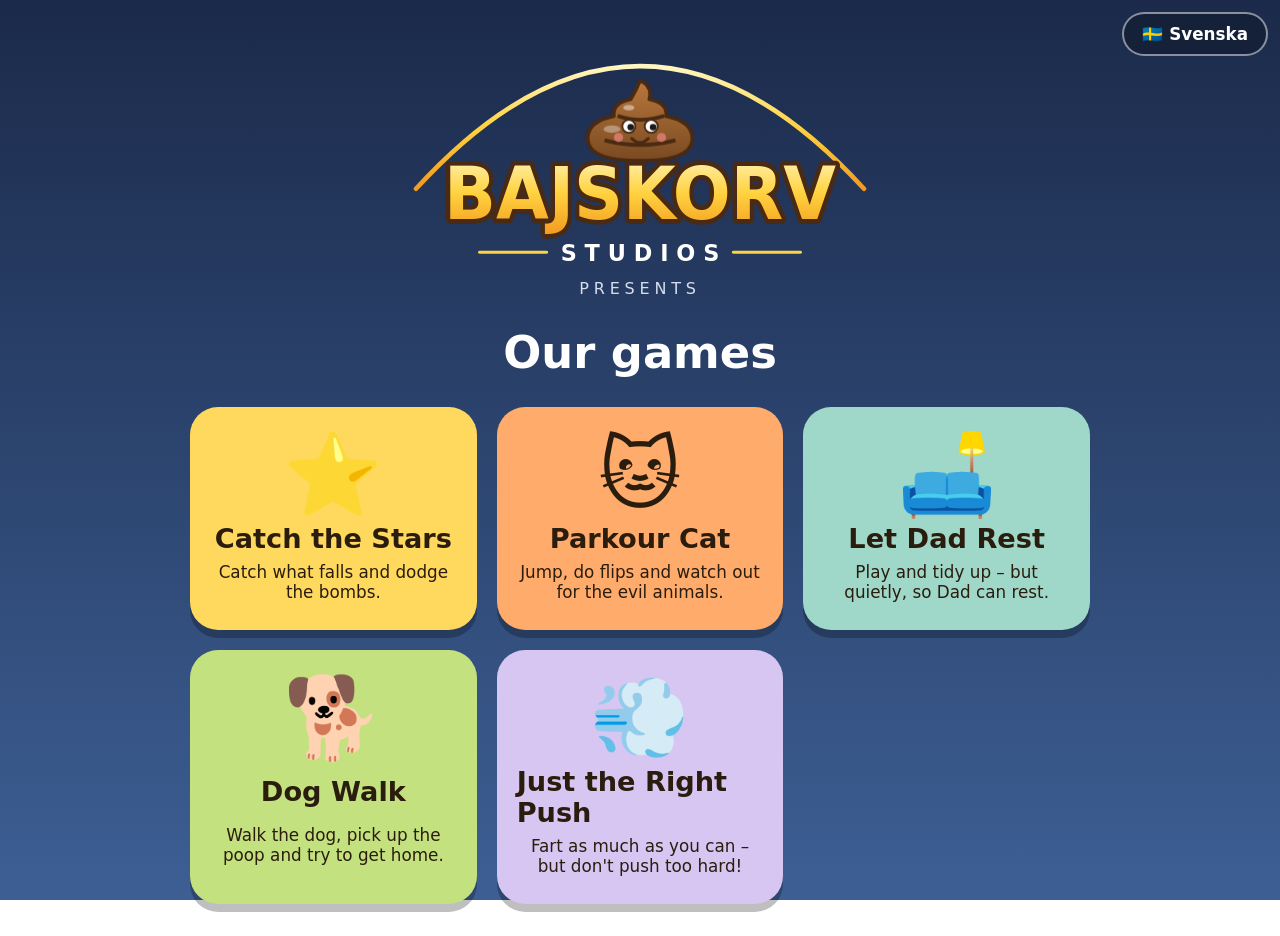
==== index.html @ 184cb559 "Move the language button to the top right and add a poop favicon The language switch now sits in the" ====
<!doctype html>
<html lang="sv">
<head>
  <meta charset="utf-8">
  <meta name="viewport" content="width=device-width, initial-scale=1, viewport-fit=cover">
  <meta name="apple-mobile-web-app-capable" content="yes">
  <meta name="mobile-web-app-capable" content="yes">
  <meta name="apple-mobile-web-app-status-bar-style" content="black-translucent">
  <meta name="apple-mobile-web-app-title" content="Bajskorv Studios">
  <meta name="theme-color" content="#1b2a4a">
  <title data-en="Bajskorv Studios – Our Games">Bajskorv Studios – Våra spel</title>
  <link rel="icon" href="favicon.svg" type="image/svg+xml">
  <link rel="icon" href="favicon.png" sizes="64x64" type="image/png">
  <link rel="apple-touch-icon" href="apple-touch-icon.png">
  <style>
    /* Menyn: en rubrik och ett stort kort per spel. Lägg till fler kort längre ner. */
    :root {
      --himmel: #1b2a4a;
      --himmel-nere: #3d5f94;
      --text: #ffffff;
      --text-svag: #d5def0;
      --typsnitt: ui-rounded, "SF Pro Rounded", system-ui, -apple-system, "Segoe UI", sans-serif;
    }

    html {
      min-height: 100%;
      background: linear-gradient(var(--himmel), var(--himmel-nere)) fixed;
      color: var(--text);
      font-family: var(--typsnitt);
      -webkit-tap-highlight-color: transparent;
    }

    body {
      margin: 0;
      padding-block: calc(env(safe-area-inset-top, 0px) + 32px) calc(env(safe-area-inset-bottom, 0px) + 32px);
      padding-inline: max(20px, env(safe-area-inset-left, 0px)) max(20px, env(safe-area-inset-right, 0px));
    }

    main {
      max-width: 900px;
      margin: 0 auto;
      display: grid;
      gap: 28px;
    }

    h1 {
      margin: 0;
      font-size: clamp(1.8rem, 5.5vw, 2.8rem);
      text-align: center;
      text-wrap: balance;
    }

    /* Loggan: Bajskorv Studios */
    .logga {
      display: grid;
      justify-items: center;
      gap: 4px;
    }

    .logga svg {
      width: min(560px, 100%);
      height: auto;
      overflow: visible;
    }

    .logga-text {
      font-family: var(--typsnitt);
      font-weight: 900;
      stroke-linejoin: round;
    }

    .presenterar {
      margin: 0;
      font-size: 1rem;
      letter-spacing: 0.3em;
      text-transform: uppercase;
      color: var(--text-svag);
    }

    /* Bågen ritas fram, sedan hoppar bajskorven in och landar på bokstäverna */
    /* 600 är lite längre än bågen, så att den är helt dold innan den ritas fram */
    .bage {
      stroke-dasharray: 600;
      stroke-dashoffset: 600;
      animation: rita-bage 1.4s ease-in-out 0.2s forwards;
    }

    .glitter {
      opacity: 0;
      transform-box: fill-box;
      transform-origin: center;
      animation: glittra 2.4s ease-in-out 1.5s infinite;
    }

    .korv {
      transform-box: fill-box;
      transform-origin: 50% 100%;
      animation: hoppa-in 1.3s ease-out both, vicka 3s ease-in-out 1.5s infinite;
    }

    .ogon {
      transform-box: fill-box;
      transform-origin: center;
      animation: blinka 4s 2s infinite;
    }

    @keyframes rita-bage {
      to { stroke-dashoffset: 0; }
    }

    @keyframes glittra {
      0%, 100% { opacity: 0; transform: scale(0.4) rotate(0deg); }
      40% { opacity: 1; transform: scale(1) rotate(45deg); }
      70% { opacity: 0; transform: scale(0.4) rotate(90deg); }
    }

    @keyframes hoppa-in {
      0% { transform: translate(-260px, -40px) scale(1, 1); }
      30% { transform: translate(-130px, -120px) scale(0.95, 1.05); }
      55% { transform: translate(0, 0) scale(1.2, 0.75); }
      70% { transform: translate(0, -36px) scale(0.92, 1.1); }
      85% { transform: translate(0, 0) scale(1.1, 0.88); }
      100% { transform: translate(0, 0) scale(1, 1); }
    }

    @keyframes vicka {
      0%, 100% { transform: rotate(0deg); }
      25% { transform: rotate(-4deg); }
      75% { transform: rotate(4deg); }
    }

    @keyframes blinka {
      0%, 92%, 100% { transform: scaleY(1); }
      96% { transform: scaleY(0.1); }
    }

    .spel {
      display: grid;
      grid-template-columns: repeat(auto-fit, minmax(260px, 1fr));
      gap: 20px;
    }

    .kort {
      display: grid;
      justify-items: center;
      gap: 8px;
      padding: 28px 20px;
      border-radius: 28px;
      color: #2b1d0e;
      text-decoration: none;
      box-shadow: 0 8px 0 rgba(0, 0, 0, 0.25);
      transition: transform 0.1s;
      touch-action: manipulation;
    }

    .kort:active {
      transform: translateY(4px);
      box-shadow: 0 4px 0 rgba(0, 0, 0, 0.25);
    }

    .kort:focus-visible {
      outline: 4px solid #ffffff;
      outline-offset: 4px;
    }

    .kort-stjarnor { background: #ffd95e; }
    .kort-parkour { background: #ffab6b; }
    .kort-pappa { background: #9fd8c9; }
    .kort-hund { background: #c4e17f; }
    .kort-fis { background: #d7c6f2; }

    .ikon {
      font-size: 5rem;
      line-height: 1;
    }

    .namn {
      font-size: 1.7rem;
      font-weight: 800;
    }

    .beskrivning {
      font-size: 1.05rem;
      text-align: center;
      max-width: 30ch;
    }

    /* Knappen för att byta språk, uppe till höger */
    .sprakknapp {
      position: absolute;
      top: calc(env(safe-area-inset-top, 0px) + 12px);
      right: max(12px, env(safe-area-inset-right, 0px));
      padding: 10px 18px;
      border: 2px solid rgba(255, 255, 255, 0.5);
      border-radius: 999px;
      font: inherit;
      font-size: 1.05rem;
      font-weight: 700;
      color: var(--text);
      background: rgba(0, 0, 0, 0.25);
      cursor: pointer;
      touch-action: manipulation;
    }

    .sprakknapp:focus-visible {
      outline: 4px solid #ffffff;
      outline-offset: 4px;
    }

    /* På smala skärmar flyttas loggan ner lite, så att språkknappen inte hamnar ovanpå den */
    @media (max-width: 560px) {
      body {
        padding-block-start: calc(env(safe-area-inset-top, 0px) + 64px);
      }
    }

    @media (prefers-reduced-motion: reduce) {
      .kort { transition: none; }
      .bage { animation: none; stroke-dashoffset: 0; }
      .glitter { animation: none; opacity: 1; }
      .korv, .ogon { animation: none; }
    }
  </style>
</head>
<body>
  <button id="sprakKnapp" class="sprakknapp" type="button"></button>
  <main>
    <header class="logga">
      <svg viewBox="0 0 600 260" role="img" aria-labelledby="loggaNamn">
        <title id="loggaNamn">Bajskorv Studios</title>
        <defs>
          <linearGradient id="guld" x1="0" y1="0" x2="0" y2="1">
            <stop offset="0" stop-color="#fff6c2"/>
            <stop offset="0.5" stop-color="#ffd23f"/>
            <stop offset="1" stop-color="#f29a1f"/>
          </linearGradient>
          <linearGradient id="brun" x1="0" y1="0" x2="0" y2="1">
            <stop offset="0" stop-color="#b9783c"/>
            <stop offset="1" stop-color="#7a4a22"/>
          </linearGradient>
        </defs>

        <!-- Den gyllene bågen över loggan -->
        <path class="bage" d="M 60 168 Q 300 -95 540 168" fill="none" stroke="url(#guld)" stroke-width="5" stroke-linecap="round"/>
        <path class="glitter" d="M 540 150 l 5 13 l 13 5 l -13 5 l -5 13 l -5 -13 l -13 -5 l 13 -5 z" fill="#fff6c2"/>
        <path class="glitter" style="animation-delay: 2.3s" d="M 120 92 l 3 8 l 8 3 l -8 3 l -3 8 l -3 -8 l -8 -3 l 8 -3 z" fill="#fff6c2"/>
        <path class="glitter" style="animation-delay: 2.9s" d="M 470 72 l 3 8 l 8 3 l -8 3 l -3 8 l -3 -8 l -8 -3 l 8 -3 z" fill="#fff6c2"/>

        <!-- Bajskorven -->
        <g class="korv">
          <g stroke="#4a2a12" stroke-width="4" stroke-linejoin="round" fill="url(#brun)">
            <path d="M 300 52 q 14 6 10 20 q 20 4 18 18 q 30 6 28 26 q -2 22 -56 22 q -54 0 -56 -22 q -2 -20 28 -26 q -2 -14 18 -18 q 6 -10 10 -20 z"/>
            <path d="M 276 90 q 24 8 50 0" fill="none"/>
            <path d="M 262 116 q 38 10 76 0" fill="none"/>
          </g>
          <ellipse cx="288" cy="81" rx="6" ry="3" fill="#ffffff" opacity="0.45"/>
          <ellipse cx="270" cy="104" rx="9" ry="4" fill="#ffffff" opacity="0.35"/>
          <g class="ogon">
            <circle cx="288" cy="101" r="7" fill="#ffffff" stroke="#4a2a12" stroke-width="2"/>
            <circle cx="312" cy="101" r="7" fill="#ffffff" stroke="#4a2a12" stroke-width="2"/>
            <circle cx="290" cy="102" r="3.5" fill="#1a1a1a"/>
            <circle cx="314" cy="102" r="3.5" fill="#1a1a1a"/>
          </g>
          <circle cx="277" cy="113" r="5" fill="#ff8f8f" opacity="0.6"/>
          <circle cx="323" cy="113" r="5" fill="#ff8f8f" opacity="0.6"/>
          <path d="M 291 114 q 9 9 18 0" fill="none" stroke="#4a2a12" stroke-width="3" stroke-linecap="round"/>
        </g>

        <!-- Namnet. textLength gör att texten blir lika bred i alla webbläsare och typsnitt. -->
        <!-- Texten ritas två gånger: först en tjock brun kant, sedan guldet ovanpå.
             (Safari ritar inte en kant runt guldtext på samma sätt som andra webbläsare.) -->
        <g class="logga-text" text-anchor="middle" font-size="78">
          <text x="300" y="200" textLength="420" lengthAdjust="spacingAndGlyphs" fill="#4a2a12" stroke="#4a2a12" stroke-width="10" stroke-linejoin="round">BAJSKORV</text>
          <text x="300" y="200" textLength="420" lengthAdjust="spacingAndGlyphs" fill="url(#guld)">BAJSKORV</text>
        </g>
        <line x1="128" y1="236" x2="200" y2="236" stroke="#ffd23f" stroke-width="3" stroke-linecap="round"/>
        <line x1="400" y1="236" x2="472" y2="236" stroke="#ffd23f" stroke-width="3" stroke-linecap="round"/>
        <text class="logga-text" x="300" y="245" text-anchor="middle" font-size="24" textLength="170" lengthAdjust="spacing" fill="#ffffff">STUDIOS</text>
      </svg>
      <p class="presenterar" data-en="presents">presenterar</p>
    </header>
    <h1 data-en="Our games">Våra spel</h1>
    <nav class="spel">
      <a class="kort kort-stjarnor" href="stjarnor/">
        <span class="ikon">⭐</span>
        <span class="namn" data-en="Catch the Stars">Fånga stjärnorna</span>
        <span class="beskrivning" data-en="Catch what falls and dodge the bombs.">Fånga det som faller och undvik bomberna.</span>
      </a>
      <a class="kort kort-parkour" href="parkour/">
        <span class="ikon">🐱</span>
        <span class="namn" data-en="Parkour Cat">Parkourkatten</span>
        <span class="beskrivning" data-en="Jump, do flips and watch out for the evil animals.">Hoppa, gör volter och akta dig för de onda djuren.</span>
      </a>
      <a class="kort kort-pappa" href="pappa/">
        <span class="ikon">🛋️</span>
        <span class="namn" data-en="Let Dad Rest">Låt pappa vila</span>
        <span class="beskrivning" data-en="Play and tidy up – but quietly, so Dad can rest.">Lek och städa – men tyst, så att pappa får vila.</span>
      </a>
      <a class="kort kort-hund" href="hund/">
        <span class="ikon">🐕</span>
        <span class="namn" data-en="Dog Walk">Hundpromenaden</span>
        <span class="beskrivning" data-en="Walk the dog, pick up the poop and try to get home.">Gå ut med hunden, plocka upp bajset och försök ta dig hem.</span>
      </a>
      <a class="kort kort-fis" href="fis/">
        <span class="ikon">💨</span>
        <span class="namn" data-en="Just the Right Push">Lagom tryck</span>
        <span class="beskrivning" data-en="Fart as much as you can – but don't push too hard!">Fisa så mycket du kan – men tryck inte för hårt!</span>
      </a>
    </nav>
  </main>
  <script src="sprak.js"></script>
  <script>
    // Knappen byter till det andra språket
    const sprakKnapp = document.getElementById("sprakKnapp");
    sprakKnapp.textContent = SPRAK === "sv" ? "🇬🇧 English" : "🇸🇪 Svenska";
    sprakKnapp.addEventListener("click", () => bytSprak(SPRAK === "sv" ? "en" : "sv"));
  </script>
</body>
</html>
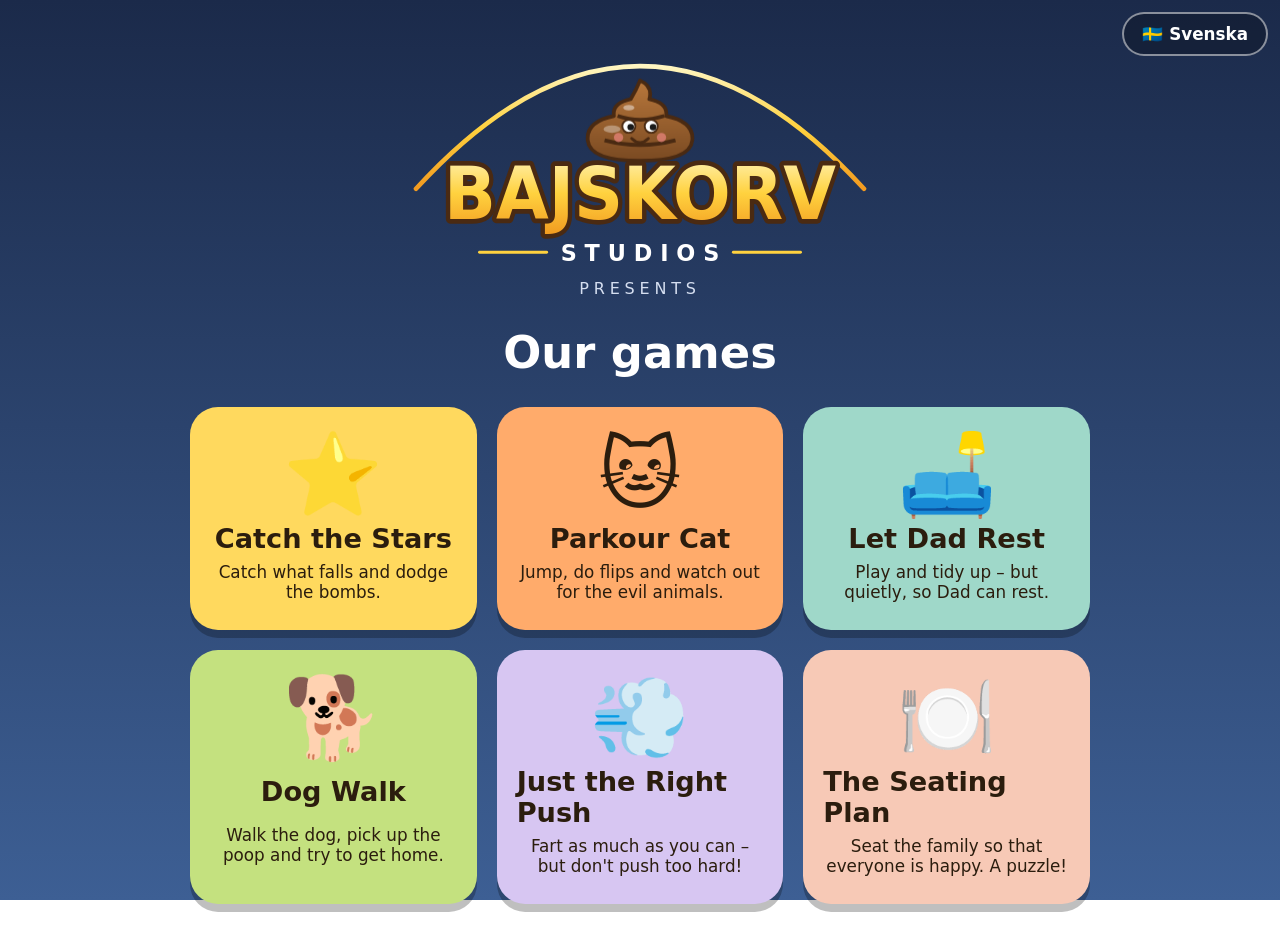
==== commit e59270e6: "Add Bordsplaceringen, a seating puzzle for Grandma's 80th birthday Seat the family around the table " ====
--- a/index.html
+++ b/index.html
@@ -168,6 +168,7 @@
     .kort-pappa { background: #9fd8c9; }
     .kort-hund { background: #c4e17f; }
     .kort-fis { background: #d7c6f2; }
+    .kort-bord { background: #f7c9b6; }
 
     .ikon {
       font-size: 5rem;
@@ -306,6 +307,11 @@
         <span class="namn" data-en="Just the Right Push">Lagom tryck</span>
         <span class="beskrivning" data-en="Fart as much as you can – but don't push too hard!">Fisa så mycket du kan – men tryck inte för hårt!</span>
       </a>
+      <a class="kort kort-bord" href="bord/">
+        <span class="ikon">🍽️</span>
+        <span class="namn" data-en="The Seating Plan">Bordsplaceringen</span>
+        <span class="beskrivning" data-en="Seat the family so that everyone is happy. A puzzle!">Placera släkten så att alla blir nöjda. Ett pussel!</span>
+      </a>
     </nav>
   </main>
   <script src="sprak.js"></script>
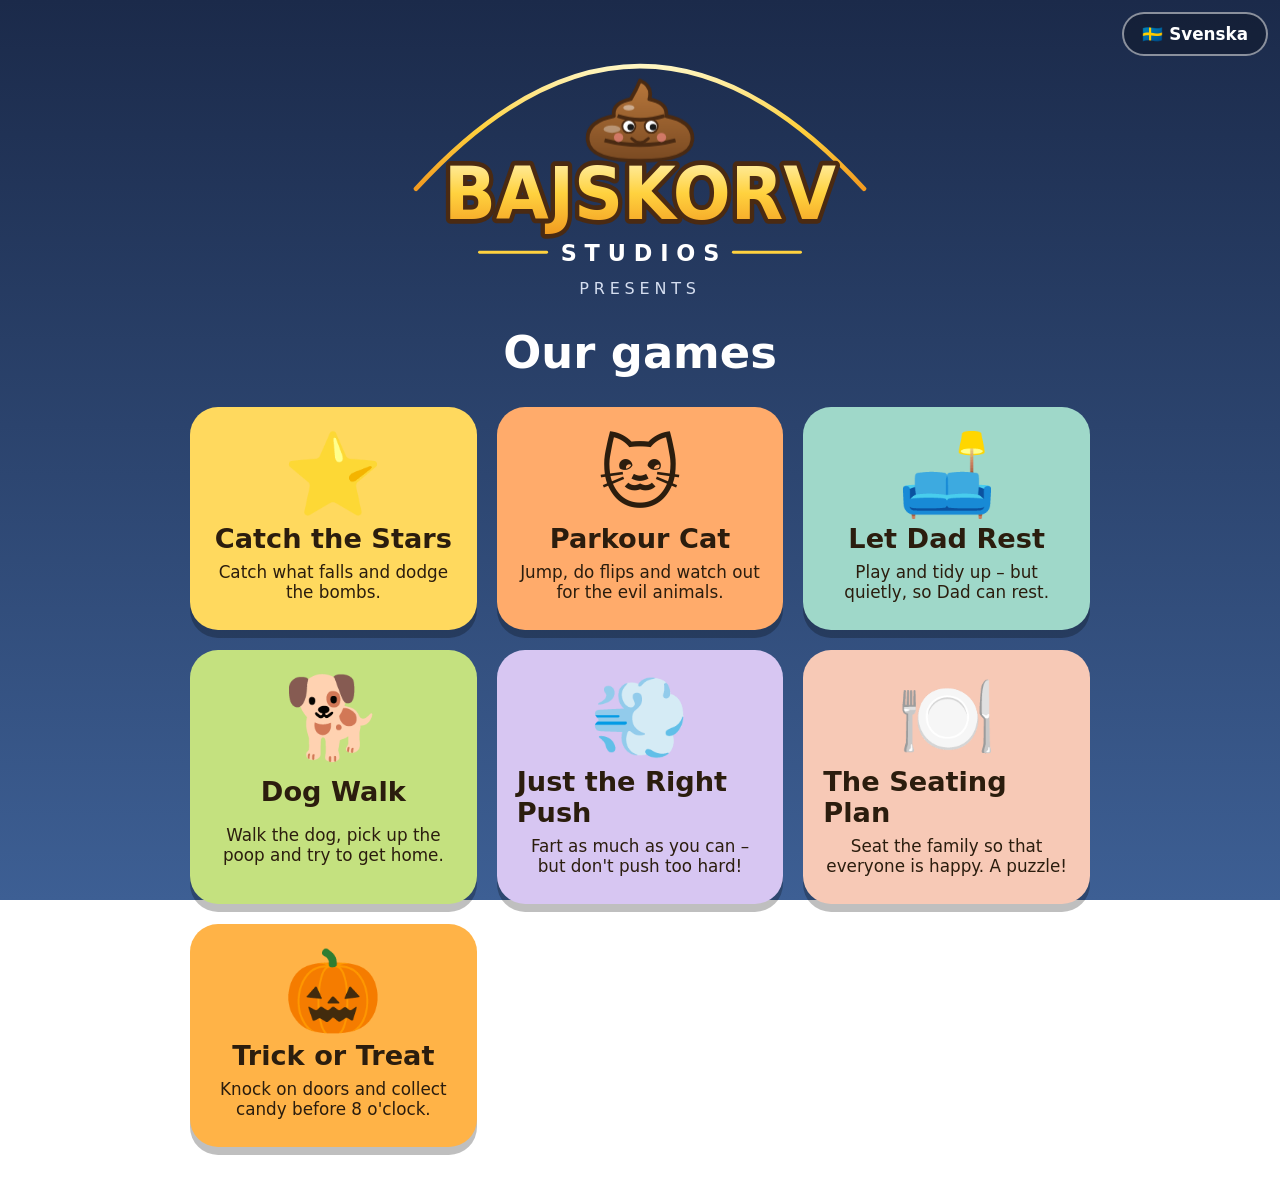
==== commit c73967ec: "Add the Halloween game Bus eller godis Dress up and knock on doors in an open neighbourhood between " ====
--- a/index.html
+++ b/index.html
@@ -169,6 +169,7 @@
     .kort-hund { background: #c4e17f; }
     .kort-fis { background: #d7c6f2; }
     .kort-bord { background: #f7c9b6; }
+    .kort-godis { background: #ffb347; }
 
     .ikon {
       font-size: 5rem;
@@ -312,6 +313,11 @@
         <span class="namn" data-en="The Seating Plan">Bordsplaceringen</span>
         <span class="beskrivning" data-en="Seat the family so that everyone is happy. A puzzle!">Placera släkten så att alla blir nöjda. Ett pussel!</span>
       </a>
+      <a class="kort kort-godis" href="godis/">
+        <span class="ikon">🎃</span>
+        <span class="namn" data-en="Trick or Treat">Bus eller godis</span>
+        <span class="beskrivning" data-en="Knock on doors and collect candy before 8 o'clock.">Ring på hos grannarna och samla godis innan klockan slår 20.</span>
+      </a>
     </nav>
   </main>
   <script src="sprak.js"></script>
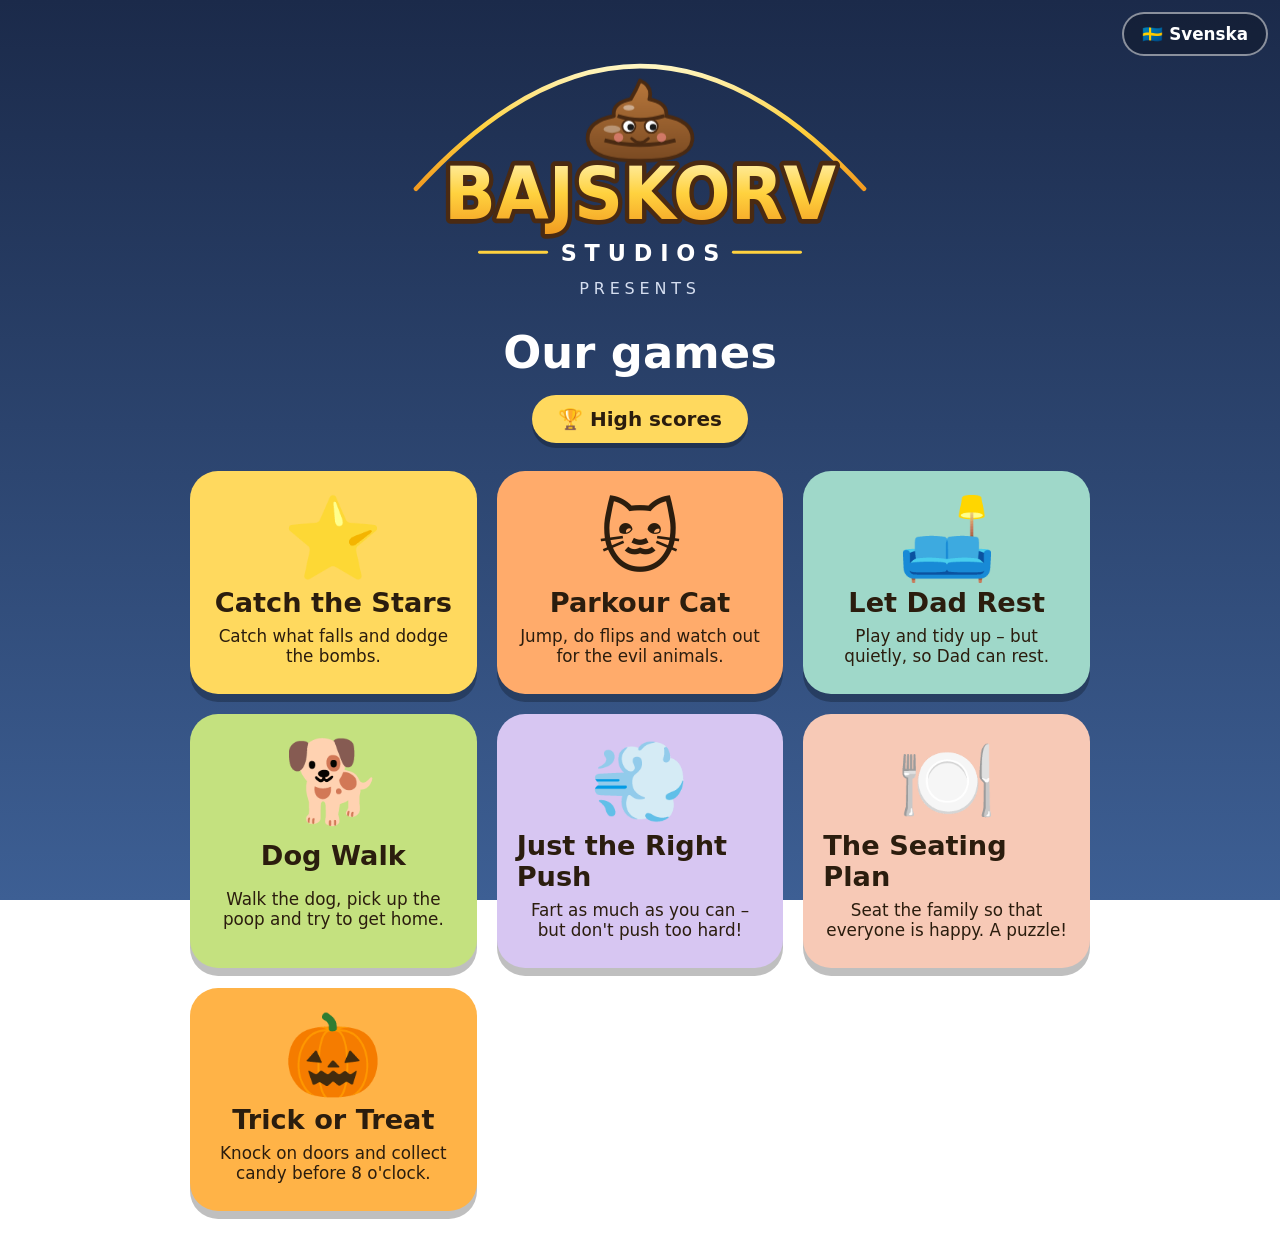
==== commit 92cdc9ab: "Add a high score list with names and make the games work offline Each game with points (all but Bord" ====
--- a/index.html
+++ b/index.html
@@ -12,6 +12,8 @@
   <link rel="icon" href="favicon.svg" type="image/svg+xml">
   <link rel="icon" href="favicon.png" sizes="64x64" type="image/png">
   <link rel="apple-touch-icon" href="apple-touch-icon.png">
+  <!-- Gör att menyn kan installeras som en app och fungerar utan internet (se sw.js) -->
+  <link rel="manifest" href="manifest.webmanifest">
   <style>
     /* Menyn: en rubrik och ett stort kort per spel. Lägg till fler kort längre ner. */
     :root {
@@ -204,6 +206,27 @@
       touch-action: manipulation;
     }
 
+    /* Knappen som visar topplistan, under rubriken */
+    .topplistaknapp {
+      justify-self: center;
+      margin-top: -12px;
+      padding: 12px 26px;
+      border: 0;
+      border-radius: 999px;
+      font: inherit;
+      font-size: 1.25rem;
+      font-weight: 800;
+      color: #2b1d0e;
+      background: #ffd95e;
+      box-shadow: 0 5px 0 rgba(0, 0, 0, 0.25);
+      cursor: pointer;
+      touch-action: manipulation;
+    }
+    .topplistaknapp:active {
+      transform: translateY(3px);
+      box-shadow: 0 2px 0 rgba(0, 0, 0, 0.25);
+    }
+    .topplistaknapp:focus-visible,
     .sprakknapp:focus-visible {
       outline: 4px solid #ffffff;
       outline-offset: 4px;
@@ -218,6 +241,7 @@
 
     @media (prefers-reduced-motion: reduce) {
       .kort { transition: none; }
+      .topplistaknapp:active { transform: none; }
       .bage { animation: none; stroke-dashoffset: 0; }
       .glitter { animation: none; opacity: 1; }
       .korv, .ogon { animation: none; }
@@ -282,6 +306,7 @@
       <p class="presenterar" data-en="presents">presenterar</p>
     </header>
     <h1 data-en="Our games">Våra spel</h1>
+    <button class="topplistaknapp" type="button" data-topplista="" data-en="🏆 High scores">🏆 Topplista</button>
     <nav class="spel">
       <a class="kort kort-stjarnor" href="stjarnor/">
         <span class="ikon">⭐</span>
@@ -321,6 +346,8 @@
     </nav>
   </main>
   <script src="sprak.js"></script>
+  <script src="offline.js"></script>
+  <script src="topplista.js"></script>
   <script>
     // Knappen byter till det andra språket
     const sprakKnapp = document.getElementById("sprakKnapp");
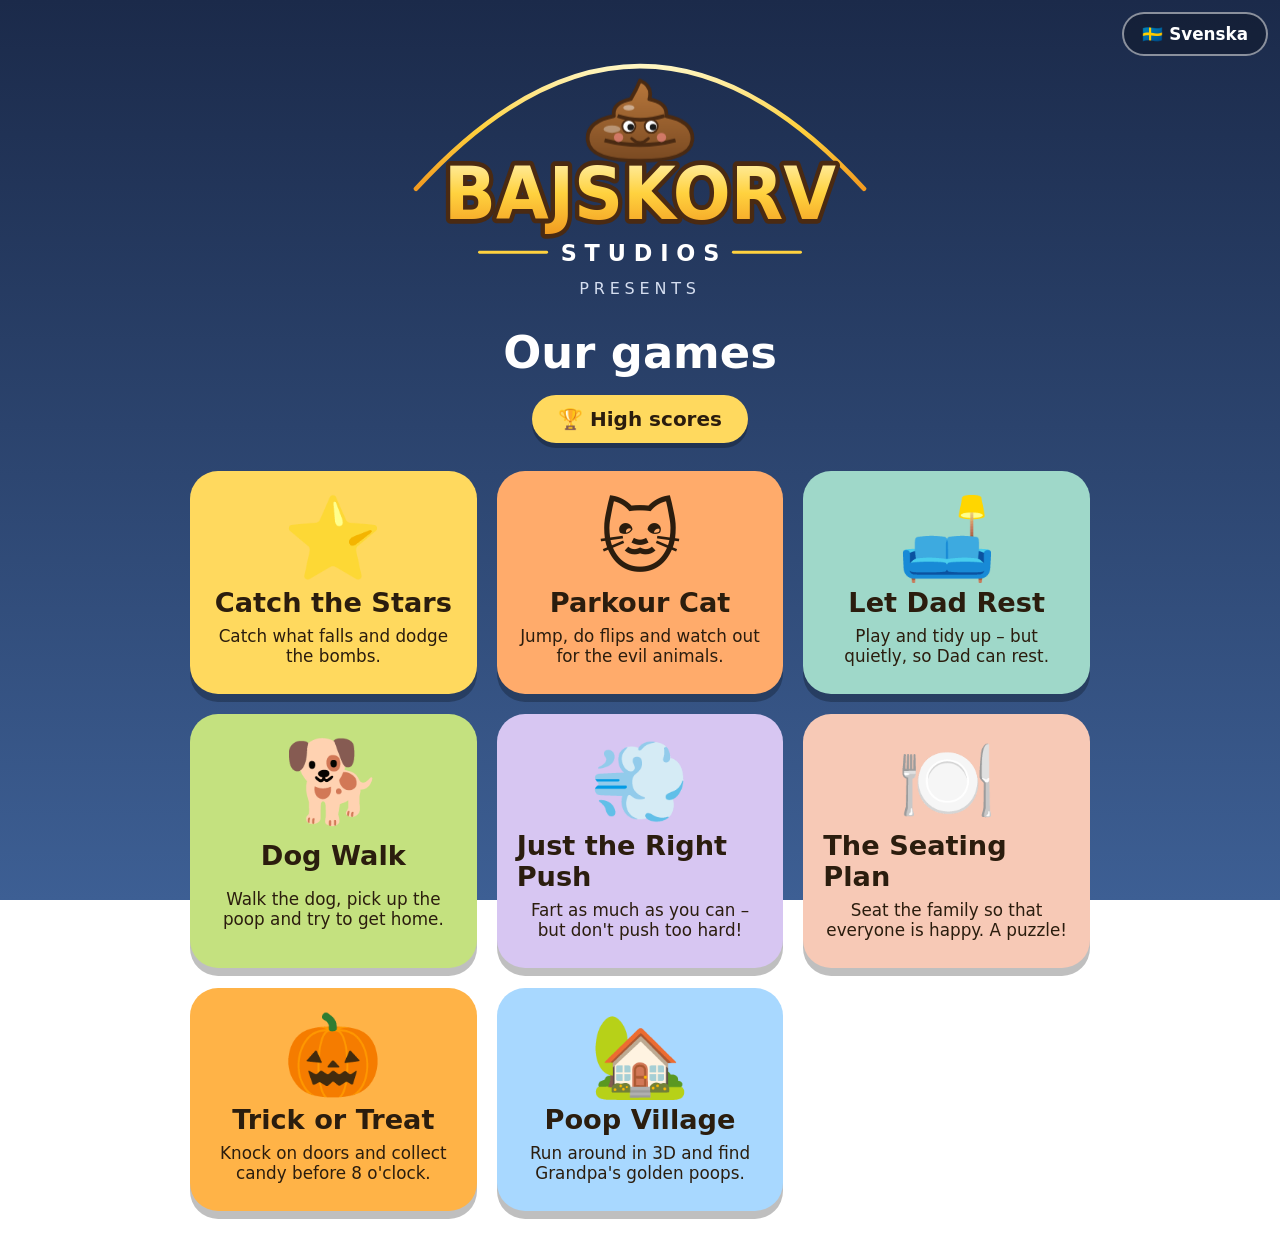
==== commit d3e75600: "Nytt spel: Bajsbyn i 3D Morfar har tappat tio guldbajsar i byn. Spring, hoppa upp på lådor och tak o" ====
--- a/index.html
+++ b/index.html
@@ -172,6 +172,7 @@
     .kort-fis { background: #d7c6f2; }
     .kort-bord { background: #f7c9b6; }
     .kort-godis { background: #ffb347; }
+    .kort-bajsbyn { background: #a8d8ff; }
 
     .ikon {
       font-size: 5rem;
@@ -343,6 +344,11 @@
         <span class="namn" data-en="Trick or Treat">Bus eller godis</span>
         <span class="beskrivning" data-en="Knock on doors and collect candy before 8 o'clock.">Ring på hos grannarna och samla godis innan klockan slår 20.</span>
       </a>
+      <a class="kort kort-bajsbyn" href="bajsbyn/">
+        <span class="ikon">🏡</span>
+        <span class="namn" data-en="Poop Village">Bajsbyn</span>
+        <span class="beskrivning" data-en="Run around in 3D and find Grandpa's golden poops.">Spring runt i 3D och hitta morfars guldbajsar.</span>
+      </a>
     </nav>
   </main>
   <script src="sprak.js"></script>
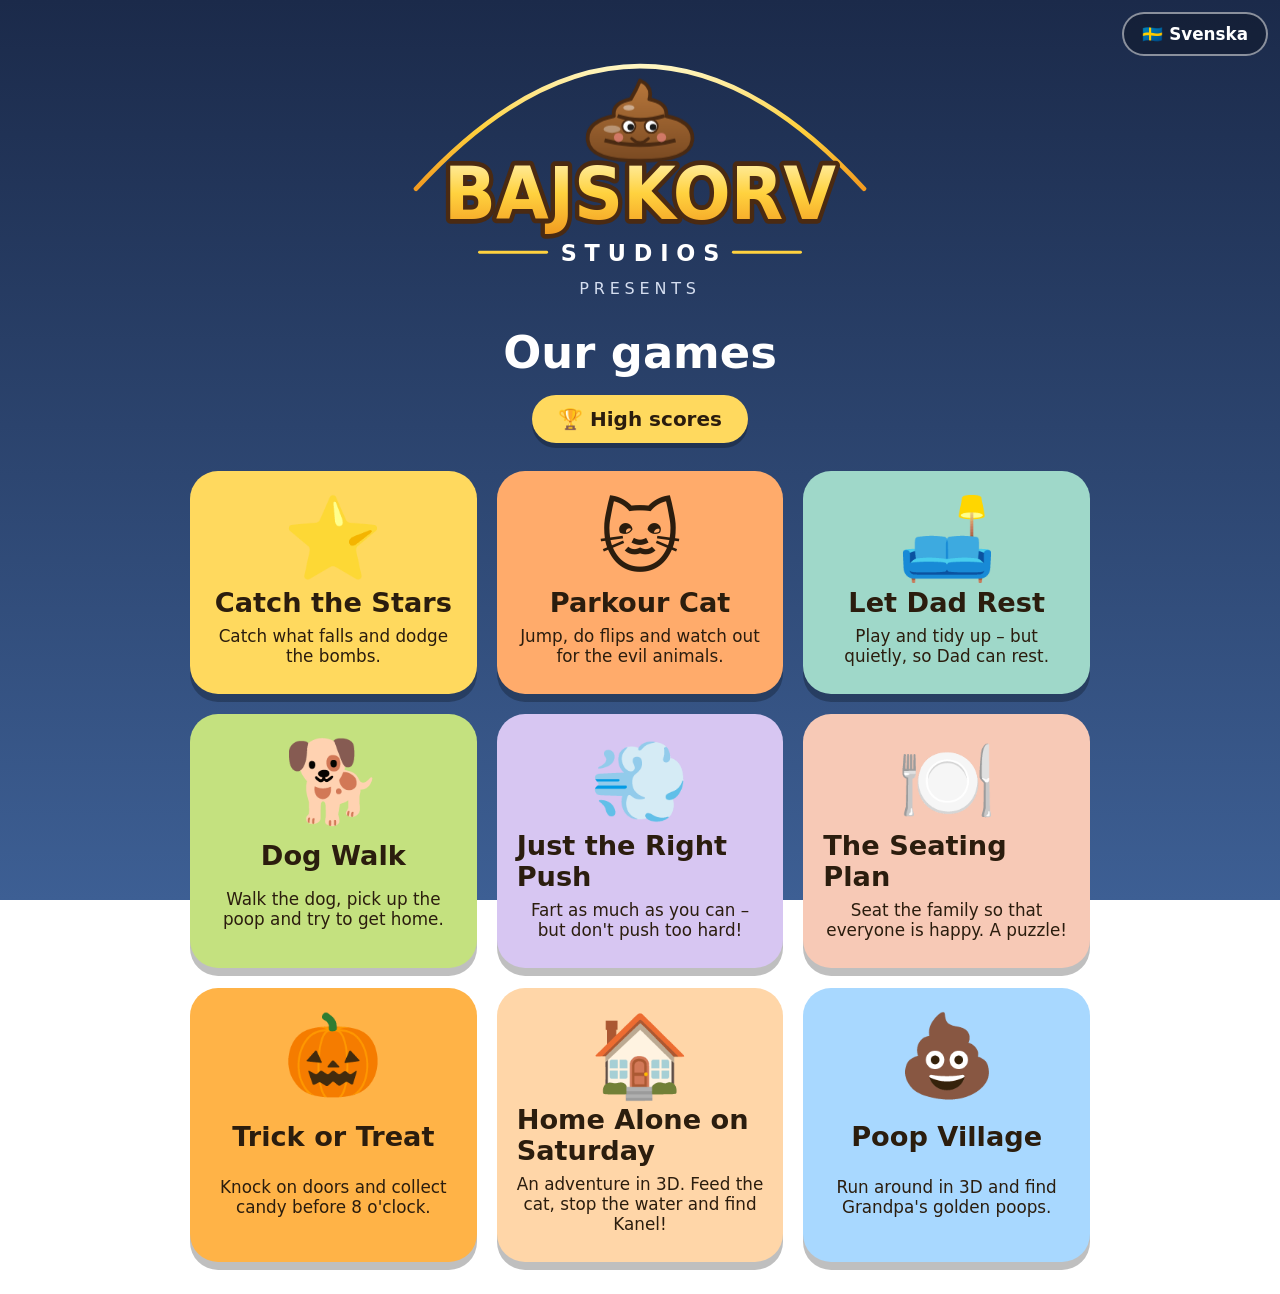
==== commit 4100d67c: "Nytt spel: Ensamma hemma på lördag, kapitel 1–3 Äventyret från storybibeln (aventyr/STORY.md) i 3D. " ====
--- a/index.html
+++ b/index.html
@@ -173,6 +173,7 @@
     .kort-bord { background: #f7c9b6; }
     .kort-godis { background: #ffb347; }
     .kort-bajsbyn { background: #a8d8ff; }
+    .kort-aventyr { background: #ffd6a8; }
 
     .ikon {
       font-size: 5rem;
@@ -344,8 +345,13 @@
         <span class="namn" data-en="Trick or Treat">Bus eller godis</span>
         <span class="beskrivning" data-en="Knock on doors and collect candy before 8 o'clock.">Ring på hos grannarna och samla godis innan klockan slår 20.</span>
       </a>
+      <a class="kort kort-aventyr" href="aventyr/">
+        <span class="ikon">🏠</span>
+        <span class="namn" data-en="Home Alone on Saturday">Ensamma hemma på lördag</span>
+        <span class="beskrivning" data-en="An adventure in 3D. Feed the cat, stop the water and find Kanel!">Ett äventyr i 3D. Mata katten, stoppa vattnet och hitta Kanel!</span>
+      </a>
       <a class="kort kort-bajsbyn" href="bajsbyn/">
-        <span class="ikon">🏡</span>
+        <span class="ikon">💩</span>
         <span class="namn" data-en="Poop Village">Bajsbyn</span>
         <span class="beskrivning" data-en="Run around in 3D and find Grandpa's golden poops.">Spring runt i 3D och hitta morfars guldbajsar.</span>
       </a>
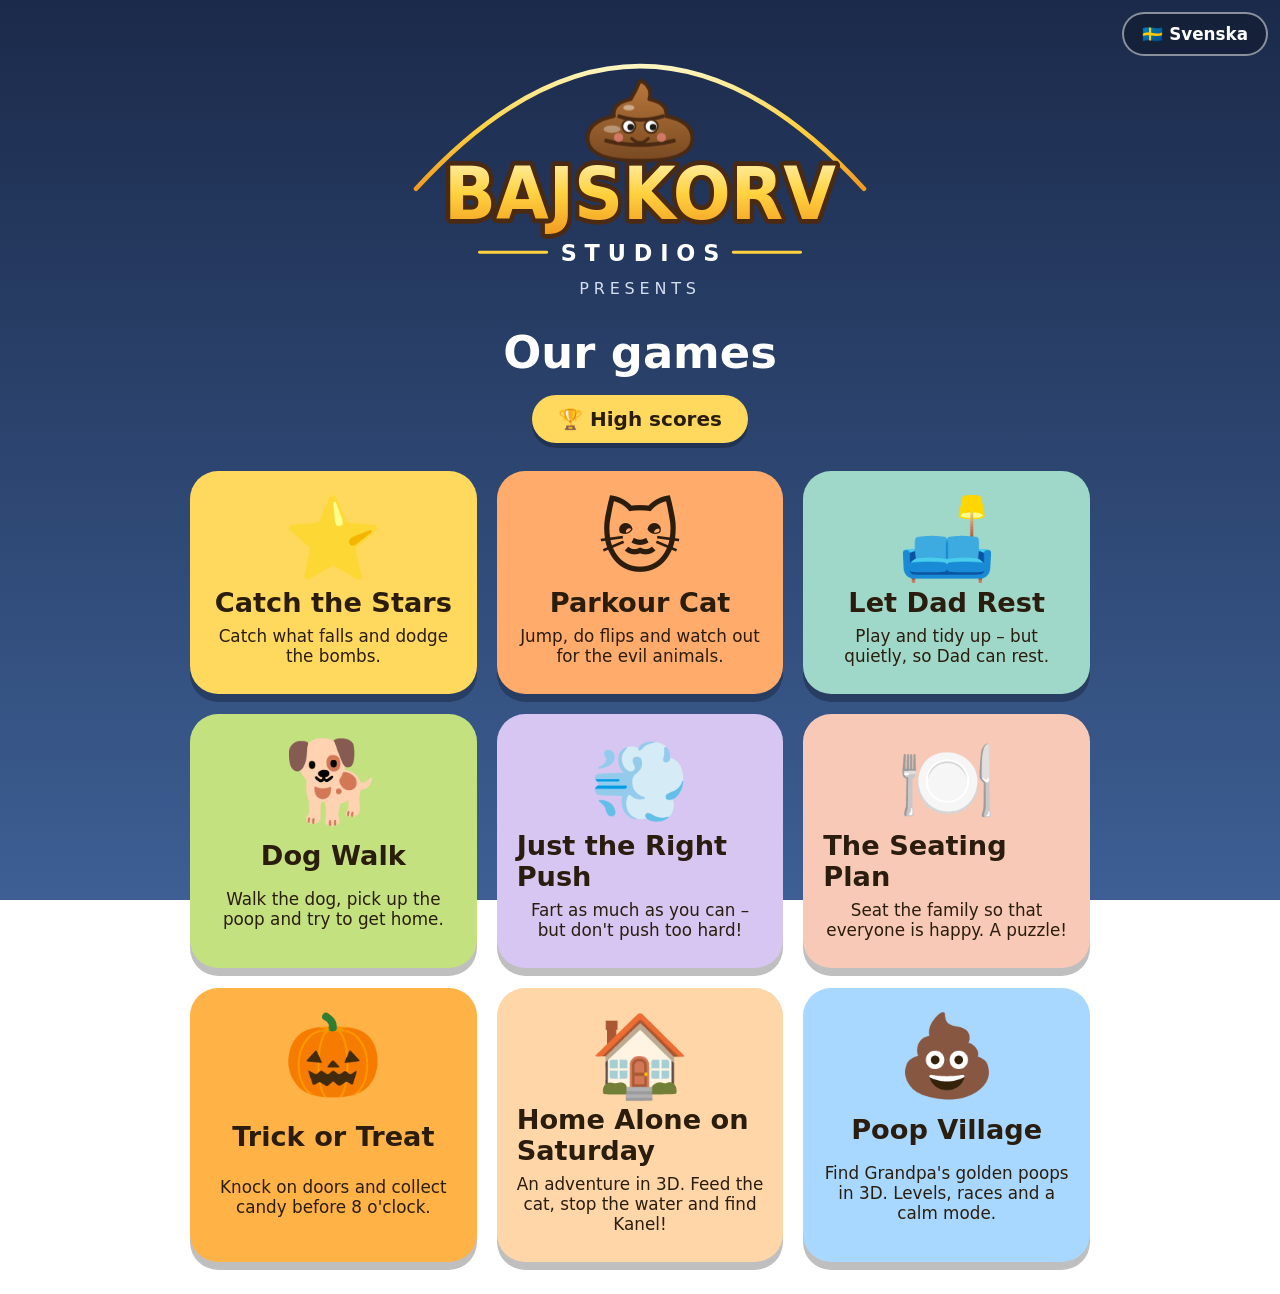
==== commit bde70f8b: "Bajsbyn: fyra lägen, tio banor och snyggare grafik - Lägen: Banor (tio uppdrag från Morfar med 1–3 s" ====
--- a/index.html
+++ b/index.html
@@ -353,7 +353,7 @@
       <a class="kort kort-bajsbyn" href="bajsbyn/">
         <span class="ikon">💩</span>
         <span class="namn" data-en="Poop Village">Bajsbyn</span>
-        <span class="beskrivning" data-en="Run around in 3D and find Grandpa's golden poops.">Spring runt i 3D och hitta morfars guldbajsar.</span>
+        <span class="beskrivning" data-en="Find Grandpa's golden poops in 3D. Levels, races and a calm mode.">Hitta morfars guldbajsar i 3D. Banor, jakt mot klockan och ett lugnt läge.</span>
       </a>
     </nav>
   </main>
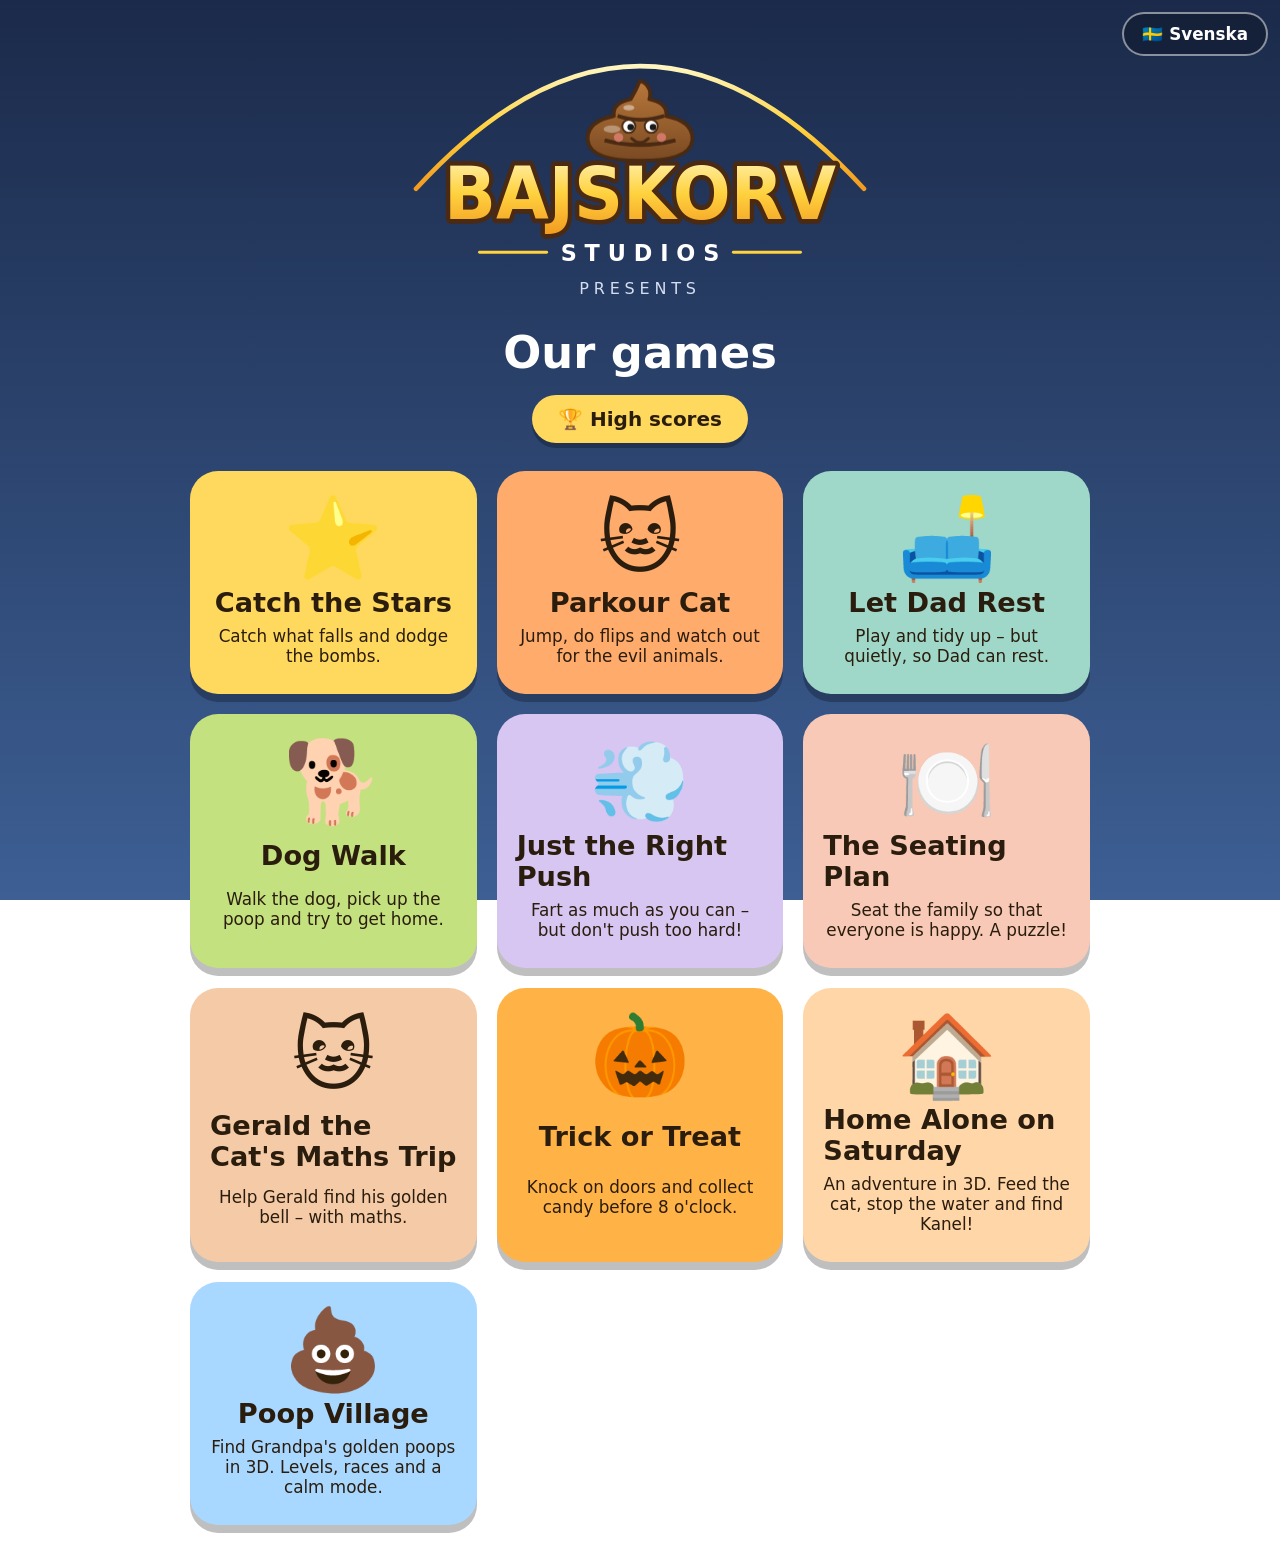
==== commit 4152825e: "Katten Görans matteresa: nytt mattespel för 5–12 år - matte/: nivåtrappa per ålder (fragor.js), skär" ====
--- a/index.html
+++ b/index.html
@@ -174,6 +174,7 @@
     .kort-godis { background: #ffb347; }
     .kort-bajsbyn { background: #a8d8ff; }
     .kort-aventyr { background: #ffd6a8; }
+    .kort-matte { background: #f5cba7; }
 
     .ikon {
       font-size: 5rem;
@@ -340,6 +341,11 @@
         <span class="namn" data-en="The Seating Plan">Bordsplaceringen</span>
         <span class="beskrivning" data-en="Seat the family so that everyone is happy. A puzzle!">Placera släkten så att alla blir nöjda. Ett pussel!</span>
       </a>
+      <a class="kort kort-matte" href="matte/">
+        <span class="ikon">🐱</span>
+        <span class="namn" data-en="Gerald the Cat's Maths Trip">Katten Görans matteresa</span>
+        <span class="beskrivning" data-en="Help Gerald find his golden bell – with maths.">Hjälp Göran att hitta sin guldbjällra – med matte.</span>
+      </a>
       <a class="kort kort-godis" href="godis/">
         <span class="ikon">🎃</span>
         <span class="namn" data-en="Trick or Treat">Bus eller godis</span>
